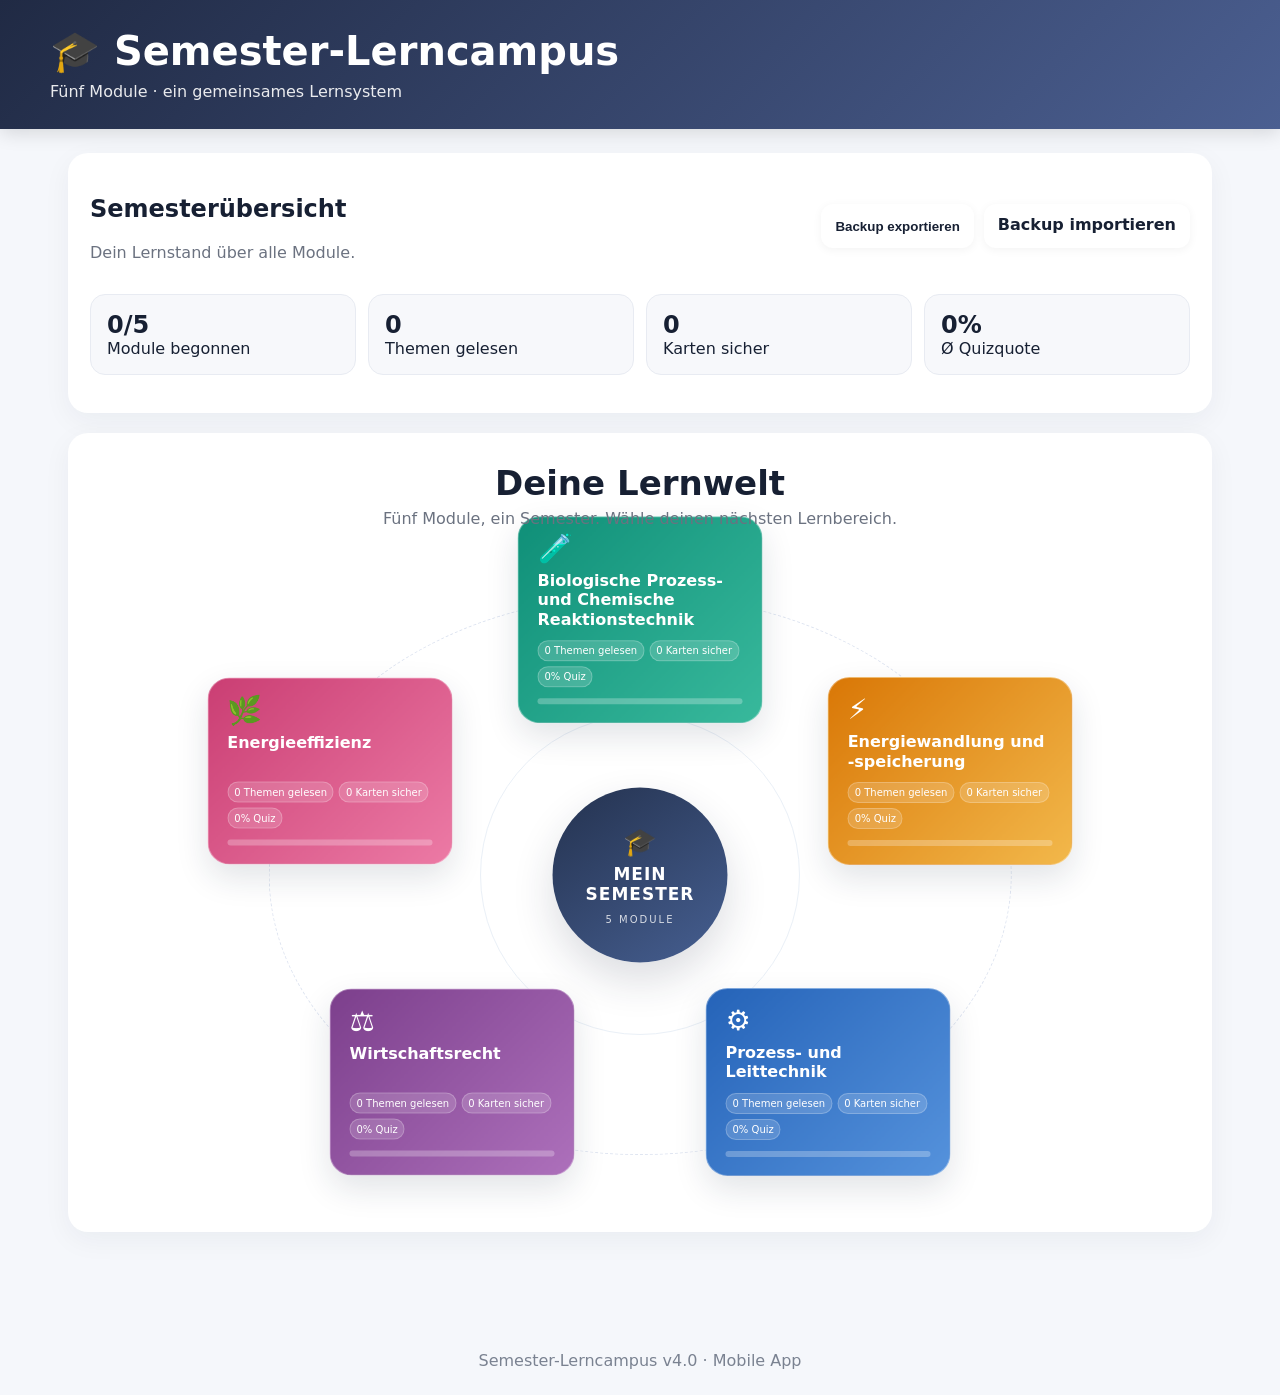
==== index.html @ ae41b468 "Add files via upload" ====
<!doctype html><html lang="de"><head><meta charset="utf-8"><meta name="viewport" content="width=device-width,initial-scale=1">
<title>Semester-Lerncampus</title><link rel="stylesheet" href="assets/css/campus.css"><meta name="theme-color" content="#15283e"><meta name="apple-mobile-web-app-capable" content="yes"><meta name="apple-mobile-web-app-title" content="Lerncampus"><link rel="apple-touch-icon" href="./assets/icons/icon-192.png"><link rel="manifest" href="./manifest.webmanifest"></head>
<body><header style="--a:#202a44;--b:#4b5f91"><div class="wrap"><h1>🎓 Semester-Lerncampus</h1><div class="sub">Fünf Module · ein gemeinsames Lernsystem</div></div></header>
<main><section class="hero"><div class="section-title"><div><h2>Semesterübersicht</h2><p class="muted">Dein Lernstand über alle Module.</p></div><div class="toolbar"><button class="btn" id="backupExport">Backup exportieren</button><label class="btn">Backup importieren<input id="backupImport" type="file" accept=".json" hidden></label></div></div><div id="semesterStats" class="stats"></div></section>
<section class="hero module-section"><div class="module-intro"><h2>Deine Lernwelt</h2><p class="muted">Fünf Module, ein Semester. Wähle deinen nächsten Lernbereich.</p></div>
<div class="module-orbit" aria-label="Deine fünf Module">
  <div class="orbit-ring orbit-ring-outer" aria-hidden="true"></div>
  <div class="orbit-ring orbit-ring-inner" aria-hidden="true"></div>
  <div class="orbit-center" aria-hidden="true"><span>🎓</span><strong>MEIN<br>SEMESTER</strong><small>5 MODULE</small></div>
  <div id="modules" class="orbit-modules"></div>
</div></section></main>
<footer>Semester-Lerncampus v4.0 · Mobile App</footer><script src="assets/js/campus.js"></script><script>if('serviceWorker' in navigator && (location.protocol==='https:' || location.hostname==='localhost')){window.addEventListener('load',()=>navigator.serviceWorker.register('./sw.js').catch(console.warn));}</script><script>function connectionStatus(){document.getElementById('connectionState').textContent=navigator.onLine?'🟢 Online':'🟠 Offline – lokale Lerninhalte verfügbar';}window.addEventListener('online',connectionStatus);window.addEventListener('offline',connectionStatus);connectionStatus();</script></body></html>
---- assets/css/campus.css ----
:root{--a:#2563b8;--b:#5592dc;--bg:#f5f7fb;--ink:#172033;--muted:#6b7280}
*{box-sizing:border-box} body{margin:0;font-family:Inter,system-ui,-apple-system,Segoe UI,Arial,sans-serif;background:var(--bg);color:var(--ink)}
header{background:linear-gradient(135deg,var(--a),var(--b));color:white;padding:28px 22px;box-shadow:0 4px 18px #0002}
.wrap{max-width:1180px;margin:auto}.topline{display:flex;justify-content:space-between;gap:16px;align-items:center}
h1{margin:0;font-size:clamp(24px,4vw,40px)} .sub{opacity:.9;margin-top:7px}.back{color:white;text-decoration:none;font-weight:700}
main{max-width:1180px;margin:24px auto;padding:0 18px 50px}.hero{background:white;border-radius:20px;padding:22px;box-shadow:0 8px 28px #1d29400d;margin-bottom:20px}
.grid{display:grid;grid-template-columns:repeat(auto-fit,minmax(245px,1fr));gap:18px}.module{display:block;text-decoration:none;color:white;border-radius:22px;padding:24px;min-height:190px;box-shadow:0 10px 30px #0002;transition:.18s transform,.18s box-shadow}
.module:hover{transform:translateY(-4px);box-shadow:0 16px 34px #0003}.module .icon{font-size:38px}.module h2{font-size:21px;margin:30px 0 8px}.module p{margin:0;opacity:.88}
.tabs{display:flex;gap:8px;overflow:auto;padding-bottom:8px;margin-bottom:18px}.tabs button,.btn{border:0;border-radius:12px;padding:11px 14px;font-weight:750;cursor:pointer;background:white;color:var(--ink);box-shadow:0 2px 10px #0000000d}
.tabs button.active,.btn.primary{background:var(--a);color:white}.panel{background:white;border-radius:18px;padding:20px;box-shadow:0 8px 26px #0000000c}.stats{display:grid;grid-template-columns:repeat(auto-fit,minmax(150px,1fr));gap:12px;margin:16px 0}
.stat{background:#f7f8fb;border:1px solid #e8ebf2;border-radius:15px;padding:16px}.stat b{font-size:24px;display:block}.muted{color:var(--muted)}
.item{border:1px solid #e5e7eb;border-radius:14px;padding:15px;margin:10px 0}.item h3{margin:0 0 6px}.empty{padding:30px;text-align:center;color:var(--muted);border:2px dashed #e1e5ec;border-radius:16px}
.progress{height:12px;background:#e8edf4;border-radius:99px;overflow:hidden}.progress>i{display:block;height:100%;background:linear-gradient(90deg,var(--a),var(--b))}
code{background:#eef1f6;padding:2px 6px;border-radius:6px} footer{text-align:center;color:#7a8291;padding:25px}

/* v2.1 foundation */
.toolbar{display:flex;gap:10px;flex-wrap:wrap;align-items:center}.toolbar .btn{display:inline-block;text-decoration:none}
.section-title{display:flex;align-items:center;justify-content:space-between;gap:12px}
.module-meta{display:flex;gap:8px;flex-wrap:wrap;margin-top:14px}.pill{background:#ffffff2a;border:1px solid #ffffff38;padding:6px 9px;border-radius:999px;font-size:13px}
.module .progress{margin-top:18px;background:#ffffff42}.module .progress>i{background:white}
.resume{display:flex;justify-content:space-between;align-items:center;gap:16px;padding:16px;border:1px solid #e6e9ef;border-radius:16px;background:#fafbfc;margin:16px 0}
.chapter{border:1px solid #e5e7eb;border-radius:16px;margin:12px 0;overflow:hidden}.chapter-head{padding:15px 16px;background:#f7f8fb;font-weight:800}.chapter-body{padding:4px 14px 12px}
.tag{display:inline-block;background:#eef2f7;color:#596273;padding:4px 8px;border-radius:999px;font-size:12px;margin:2px}
.backup-grid{display:grid;grid-template-columns:repeat(auto-fit,minmax(220px,1fr));gap:12px}.danger{background:#fff0f0!important;color:#a32020!important}
input[type=file]{max-width:100%}

/* v2.3 learning engine */
.filters{display:flex;gap:8px;flex-wrap:wrap;margin:14px 0}.filters input,.filters select{padding:10px 12px;border:1px solid #dfe3ea;border-radius:11px;background:white;font:inherit}
.flashcard{min-height:220px;display:flex;align-items:center;justify-content:center;text-align:center;padding:28px;border:2px solid #e5e7eb;border-radius:20px;cursor:pointer;background:linear-gradient(180deg,#fff,#fafbfc)}
.flashcard .answer{display:none}.flashcard.revealed .front{display:none}.flashcard.revealed .answer{display:block}
.rating{display:grid;grid-template-columns:repeat(4,1fr);gap:8px;margin-top:12px}.rating button{padding:12px 6px}
.badge{display:inline-block;padding:5px 9px;border-radius:999px;background:#eef2f7;font-size:12px;font-weight:700}.sessionbar{display:flex;justify-content:space-between;align-items:center;gap:10px;margin-bottom:12px}
.option{display:block;width:100%;text-align:left;margin:7px 0}.option.selected{outline:2px solid var(--a)}
.result-good{border-left:5px solid #2e8b57}.result-bad{border-left:5px solid #b33a3a}

/* v2.4 content editor */
.editor-grid{display:grid;grid-template-columns:220px 1fr;gap:16px}.editor-nav{display:flex;flex-direction:column;gap:8px}.editor-nav button{text-align:left}
.editor-form{display:grid;grid-template-columns:1fr 1fr;gap:10px}.editor-form .wide{grid-column:1/-1}.editor-form input,.editor-form textarea,.editor-form select{width:100%;box-sizing:border-box;padding:10px 12px;border:1px solid #dfe3ea;border-radius:10px;font:inherit}.editor-form textarea{min-height:100px;resize:vertical}
.edit-row{display:flex;justify-content:space-between;align-items:flex-start;gap:12px;border-bottom:1px solid #eceff3;padding:12px 0}.edit-actions{display:flex;gap:6px;flex-shrink:0}.small{font-size:12px}.source-badge{font-size:11px;padding:3px 7px;border-radius:999px;background:#eef2f7}
@media(max-width:720px){.editor-grid{grid-template-columns:1fr}.editor-form{grid-template-columns:1fr}.editor-form .wide{grid-column:auto}}

.vl-grid{display:grid;grid-template-columns:repeat(auto-fit,minmax(180px,1fr));gap:10px;margin:12px 0}.vl-card{border:1px solid #e5e8ee;border-radius:12px;padding:12px;background:#fff;cursor:pointer}.star{font-size:18px;background:none;border:0;cursor:pointer}.trash-item{display:flex;justify-content:space-between;gap:12px;align-items:center;border-bottom:1px solid #eee;padding:10px 0}.warning{padding:10px;border-radius:10px;background:#fff7df;margin:6px 0}.okbox{padding:10px;border-radius:10px;background:#edf8ef}

/* v3.0 consolidation */
.exam-config{display:grid;grid-template-columns:repeat(auto-fit,minmax(170px,1fr));gap:10px;margin:14px 0}
.exam-config label{display:flex;flex-direction:column;gap:5px}.exam-config input,.exam-config select{padding:9px;border:1px solid #dfe3ea;border-radius:9px}

/* v3.2 — orbit landing page, scoped to semester home only */
.module-section{overflow:hidden;padding:26px 26px 12px}
.module-intro{text-align:center;position:relative;z-index:2}
.module-intro h2{font-size:clamp(25px,3vw,34px);margin:4px 0 6px}
.module-intro p{margin:0}
.module-orbit{height:690px;max-width:940px;margin:2px auto 0;position:relative;isolation:isolate}
.orbit-ring{position:absolute;left:50%;top:50%;border:1.5px dashed #dfe5f1;border-radius:50%;transform:translate(-50%,-50%);pointer-events:none}
.orbit-ring-outer{width:min(79%,750px);height:560px}
.orbit-ring-inner{width:320px;height:320px;border-style:solid;border-color:#eaf0f7}
.orbit-center{position:absolute;top:50%;left:50%;transform:translate(-50%,-50%);width:175px;height:175px;display:flex;flex-direction:column;align-items:center;justify-content:center;text-align:center;border-radius:50%;background:linear-gradient(145deg,#24324f,#465f91);color:white;box-shadow:0 18px 42px #1d294028;z-index:1}
.orbit-center span{font-size:27px;margin-bottom:7px}.orbit-center strong{font-size:17px;line-height:1.16;letter-spacing:1px}.orbit-center small{font-size:10px;letter-spacing:2px;margin-top:9px;opacity:.8}
.orbit-modules{position:static}
.orbit-modules .module{position:absolute;width:245px;min-height:154px;padding:18px 19px;z-index:2;display:flex;flex-direction:column;justify-content:center;border:1px solid #ffffff55;box-shadow:0 13px 32px #18253d20;transition:transform .2s ease,box-shadow .2s ease}
.orbit-modules .module:nth-child(1){left:50%;top:13%;transform:translate(-50%,-50%)}
.orbit-modules .module:nth-child(2){left:83%;top:35%;transform:translate(-50%,-50%)}
.orbit-modules .module:nth-child(3){left:70%;top:80%;transform:translate(-50%,-50%)}
.orbit-modules .module:nth-child(4){left:30%;top:80%;transform:translate(-50%,-50%)}
.orbit-modules .module:nth-child(5){left:17%;top:35%;transform:translate(-50%,-50%)}
.orbit-modules .module:hover{transform:translate(-50%,-54%);box-shadow:0 19px 38px #18253d38}
.orbit-modules .module:focus-visible{outline:4px solid #172033;outline-offset:4px}
.orbit-modules .module .icon{font-size:28px;line-height:1}
.orbit-modules .module h2{font-size:16px;line-height:1.22;margin:8px 0;min-height:38px}
.orbit-modules .module-meta{margin-top:3px;gap:5px}
.orbit-modules .pill{font-size:10px;padding:4px 6px}
.orbit-modules .module .progress{height:6px;margin-top:11px}
@media(max-width:850px){
 .module-orbit{height:640px}
 .orbit-modules .module{width:215px;padding:15px}
 .orbit-modules .module:nth-child(2){left:82%}
 .orbit-modules .module:nth-child(5){left:18%}
 .orbit-center{width:145px;height:145px}
}
@media(max-width:670px){
 .module-section{padding:22px 16px}
 .module-orbit{height:auto;max-width:460px;margin:25px auto 12px}
 .orbit-ring,.orbit-center{display:none}
 .orbit-modules{display:grid;grid-template-columns:1fr;gap:13px}
 .orbit-modules .module,.orbit-modules .module:nth-child(n){position:static;transform:none;width:100%;min-height:135px}
 .orbit-modules .module:hover{transform:translateY(-3px)}
 .orbit-modules .module h2{min-height:0}
}
@media(prefers-reduced-motion:reduce){.orbit-modules .module{transition:none}}

/* v4: touch-friendly mobile app */
html{-webkit-text-size-adjust:100%;scroll-behavior:smooth}
button,a,input,select,textarea{touch-action:manipulation}
button,.btn,.back{min-height:44px}
@media(max-width:720px){
 body{overflow-x:hidden}
 .wrap,main{width:min(100% - 24px,1100px)}
 .hero,.panel{padding:16px}
 .topline,.section-title,.sessionbar{flex-wrap:wrap;gap:12px}
 .toolbar{flex-wrap:wrap}
 .tabs{display:flex;overflow-x:auto;flex-wrap:nowrap;scroll-snap-type:x proximity;-webkit-overflow-scrolling:touch;padding-bottom:9px}
 .tabs button{flex:0 0 auto;white-space:nowrap;scroll-snap-align:start;min-height:46px}
 .filters input,.filters select{width:100%;min-width:0;font-size:16px}
 .filters{display:grid;grid-template-columns:1fr 1fr}
 .filters input{grid-column:1/-1}
 .rating{grid-template-columns:repeat(2,minmax(0,1fr))}
 .edit-row,.trash-item{flex-wrap:wrap}
 .edit-actions{flex-wrap:wrap}
 .stats{grid-template-columns:repeat(2,minmax(0,1fr))}
 .orbit-modules .module{box-sizing:border-box}
}
@media(max-width:380px){.filters,.stats{grid-template-columns:1fr}}

/* Einheitliches EWS-Portal */
.ews-home{max-width:1120px;margin:0 auto;padding:0 20px}.ews-hero{margin:28px 0 38px;padding:45px 48px;border-radius:24px;background:linear-gradient(115deg,#163047,#1b4d56 72%,#216b68);color:#f3fcfb;box-shadow:0 15px 38px #091b2933}.ews-eyebrow{font-size:11px;font-weight:800;letter-spacing:.15em;text-transform:uppercase;color:#66d4bd}.ews-hero h2{font-size:clamp(30px,4vw,48px);margin:8px 0 10px;line-height:1.1;color:white}.ews-hero p{max-width:570px;color:#d0e6e7;margin:0 0 26px}.ews-hero-actions{display:flex;flex-wrap:wrap;gap:10px}.ews-hero-actions a{border-radius:10px;padding:12px 18px;font-weight:750;text-decoration:none}.ews-primary{background:#8ce2cc;color:#102e33!important}.ews-secondary{border:1px solid #9cc6c7;color:#f4fcfa!important}.ews-hero-actions span{padding-left:14px}.ews-section-head{display:flex;justify-content:space-between;align-items:end;gap:16px;margin:28px 0 17px}.ews-section-head h2{font-size:24px;margin:4px 0 0}.ews-section-head>span{font-size:13px;opacity:.6}.ews-grid{display:grid;grid-template-columns:repeat(3,minmax(0,1fr));gap:14px}.ews-tile{min-height:214px;display:flex;flex-direction:column;align-items:flex-start;padding:22px;border-radius:17px;border:1px solid #4b6976;background:#193448;text-decoration:none!important;color:#e9f7f7!important;transition:transform .18s,border-color .18s,box-shadow .18s}.ews-tile:hover{transform:translateY(-3px);border-color:#71d2c2;box-shadow:0 9px 20px #0003}.ews-tile-icon{display:flex;align-items:center;justify-content:center;width:41px;height:41px;border-radius:12px;background:#27565b;color:#9debd8;font-size:24px;margin-bottom:14px}.ews-tile-tag{font-size:10px;font-weight:800;letter-spacing:.14em;color:#85d8c8}.ews-tile strong{font-size:18px;margin:5px 0 7px}.ews-tile>span:nth-last-child(2){font-size:13px;line-height:1.55;color:#b9cdd6}.ews-tile-arrow{font-size:12px;color:#9ee9d7;margin-top:auto;padding-top:15px;font-weight:700}.ews-material-title{margin-top:45px}.ews-materials{display:grid;grid-template-columns:repeat(2,minmax(0,1fr));gap:10px}.ews-materials a{display:flex;flex-direction:column;gap:3px;padding:17px 19px;border-radius:12px;background:#193448;border:1px solid #476473;color:#eaf9f6;text-decoration:none;font-weight:700}.ews-materials a span{font-weight:400;color:#b3d1d3;font-size:13px}.ews-source{border:1px solid #476473;border-radius:12px;padding:16px 20px;margin-top:12px;background:#193448}.ews-source summary{cursor:pointer;font-weight:700}.ews-source-links{display:flex;flex-wrap:wrap;gap:10px;margin-top:15px}.ews-source-links a{border:1px solid #517a80;border-radius:8px;padding:8px 10px;font-size:13px}.ews-learning-title{margin-top:45px}@media(max-width:800px){.ews-grid{grid-template-columns:repeat(2,minmax(0,1fr))}.ews-hero{padding:30px 24px}}@media(max-width:520px){.ews-grid,.ews-materials{grid-template-columns:1fr}.ews-hero{margin-top:14px}.ews-tile{min-height:170px}.ews-section-head>span{display:none}}

.private-source-note{display:inline-block;padding:.45rem .7rem;border:1px dashed #8a9cac;border-radius:.6rem;opacity:.83;margin:.2rem 0}.private-source-note small{font-size:.78em;opacity:.75}
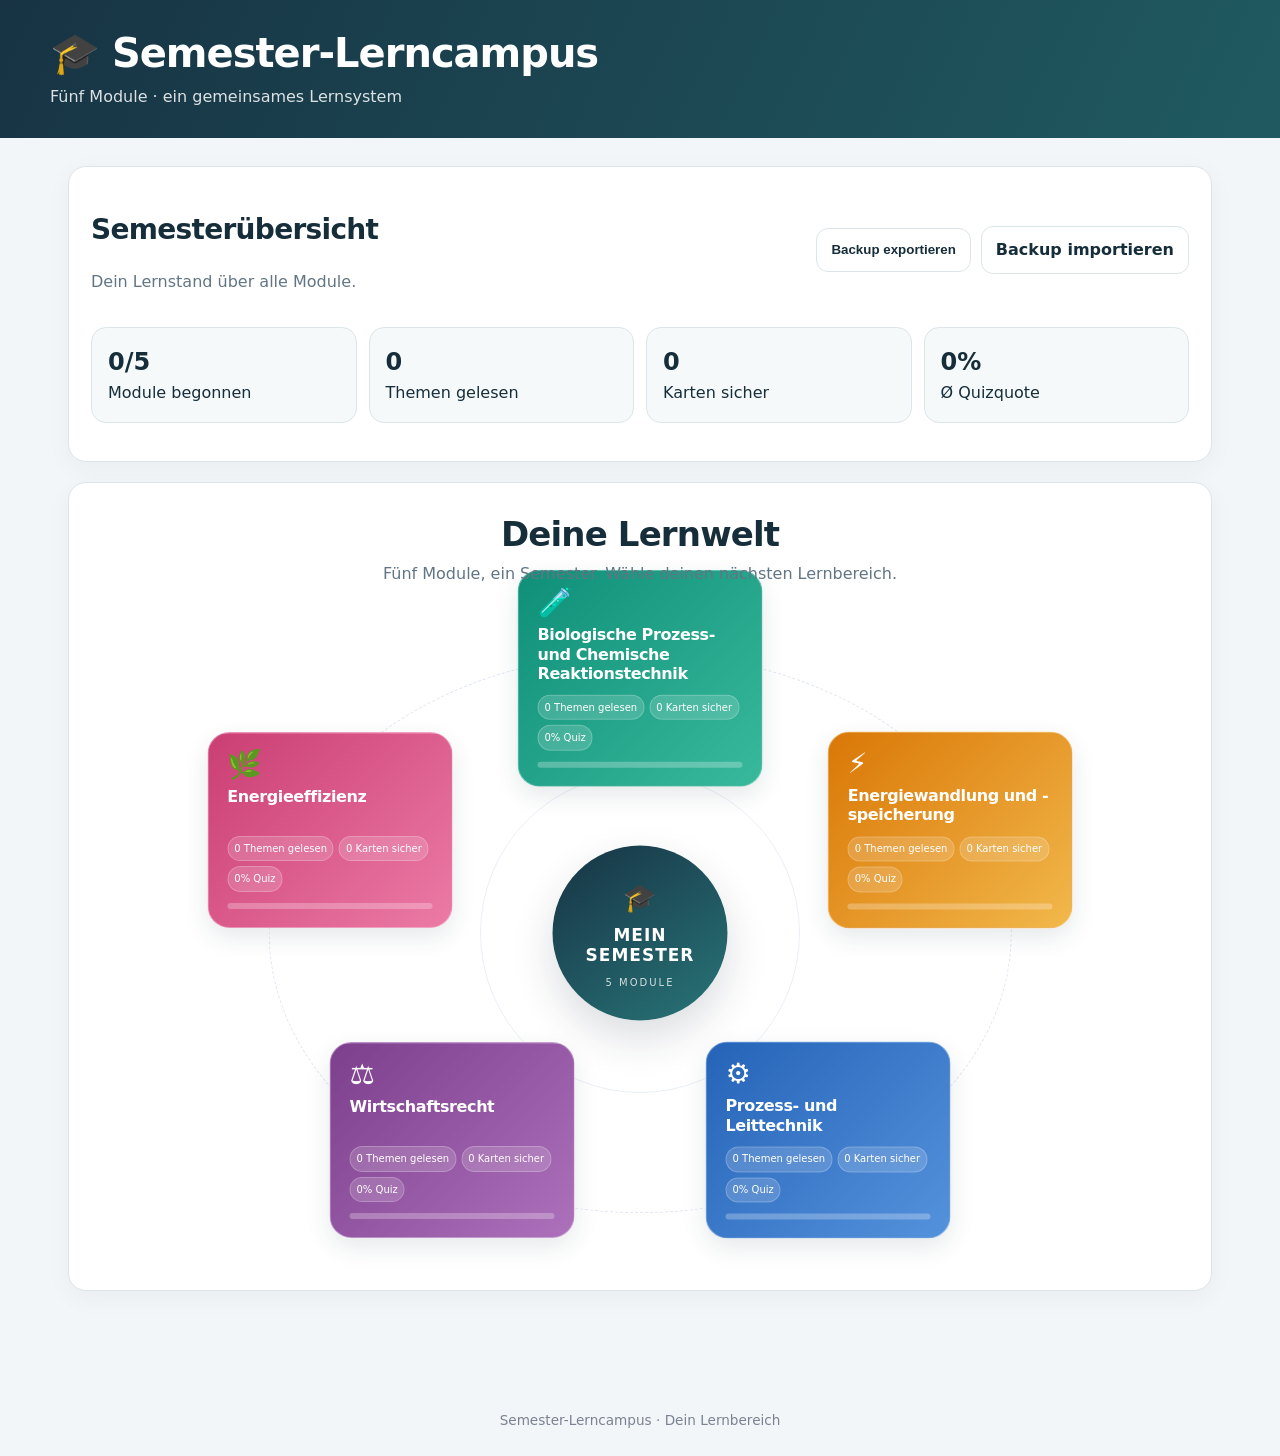
==== commit eb204033: "Design: konsistente Oberfläche und Typografie" ====
--- a/index.html
+++ b/index.html
@@ -1,5 +1,5 @@
 <!doctype html><html lang="de"><head><meta charset="utf-8"><meta name="viewport" content="width=device-width,initial-scale=1">
-<title>Semester-Lerncampus</title><link rel="stylesheet" href="assets/css/campus.css"><meta name="theme-color" content="#15283e"><meta name="apple-mobile-web-app-capable" content="yes"><meta name="apple-mobile-web-app-title" content="Lerncampus"><link rel="apple-touch-icon" href="./assets/icons/icon-192.png"><link rel="manifest" href="./manifest.webmanifest"></head>
+<title>Semester-Lerncampus</title><link rel="stylesheet" href="assets/css/campus.css"><meta name="theme-color" content="#15283e"><meta name="apple-mobile-web-app-capable" content="yes"><meta name="apple-mobile-web-app-title" content="Lerncampus"><link rel="apple-touch-icon" href="./assets/icons/icon-192.png"><link rel="manifest" href="./manifest.webmanifest"><link rel="stylesheet" href="assets/css/design-system.css"></head>
 <body><header style="--a:#202a44;--b:#4b5f91"><div class="wrap"><h1>🎓 Semester-Lerncampus</h1><div class="sub">Fünf Module · ein gemeinsames Lernsystem</div></div></header>
 <main><section class="hero"><div class="section-title"><div><h2>Semesterübersicht</h2><p class="muted">Dein Lernstand über alle Module.</p></div><div class="toolbar"><button class="btn" id="backupExport">Backup exportieren</button><label class="btn">Backup importieren<input id="backupImport" type="file" accept=".json" hidden></label></div></div><div id="semesterStats" class="stats"></div></section>
 <section class="hero module-section"><div class="module-intro"><h2>Deine Lernwelt</h2><p class="muted">Fünf Module, ein Semester. Wähle deinen nächsten Lernbereich.</p></div>
@@ -9,4 +9,4 @@
   <div class="orbit-center" aria-hidden="true"><span>🎓</span><strong>MEIN<br>SEMESTER</strong><small>5 MODULE</small></div>
   <div id="modules" class="orbit-modules"></div>
 </div></section></main>
-<footer>Semester-Lerncampus v4.0 · Mobile App</footer><script src="assets/js/campus.js"></script><script>if('serviceWorker' in navigator && (location.protocol==='https:' || location.hostname==='localhost')){window.addEventListener('load',()=>navigator.serviceWorker.register('./sw.js').catch(console.warn));}</script><script>function connectionStatus(){document.getElementById('connectionState').textContent=navigator.onLine?'🟢 Online':'🟠 Offline – lokale Lerninhalte verfügbar';}window.addEventListener('online',connectionStatus);window.addEventListener('offline',connectionStatus);connectionStatus();</script></body></html>+<footer>Semester-Lerncampus · Dein Lernbereich</footer><script src="assets/js/campus.js"></script><script>if('serviceWorker' in navigator && (location.protocol==='https:' || location.hostname==='localhost')){window.addEventListener('load',()=>navigator.serviceWorker.register('./sw.js').catch(console.warn));}</script></body></html>
--- a/assets/css/design-system.css
+++ b/assets/css/design-system.css
@@ -0,0 +1,62 @@
+/* Semester-Lerncampus: einheitliche, ruhige Oberfläche */
+:root{--a:#176c72;--b:#237f83;--bg:#f3f6f8;--ink:#162d3a;--muted:#627584;--line:#dce5e9;--card:#fff;--radius:18px}
+body{background:var(--bg);color:var(--ink);line-height:1.55}
+header{background:linear-gradient(115deg,#173344,#205a60);box-shadow:none}
+header .sub{opacity:.85}
+main{margin-top:28px}
+.hero,.panel{border:1px solid var(--line);box-shadow:0 7px 25px #1733440b;border-radius:var(--radius)}
+h1,h2,h3{letter-spacing:-.025em;line-height:1.25}
+h2{font-size:clamp(1.3rem,2.3vw,1.75rem)}
+a{color:#126e74}a:hover{text-decoration-thickness:2px}
+a:focus-visible,button:focus-visible,input:focus-visible,select:focus-visible,textarea:focus-visible,summary:focus-visible{outline:3px solid #43b7a5;outline-offset:3px}
+.btn,.tabs button{box-shadow:none;border:1px solid var(--line);transition:background .15s,border-color .15s,transform .15s}
+.btn:hover,.tabs button:hover{border-color:#76b9b6;background:#eef8f6}
+.btn.primary,.tabs button.active{border-color:#176c72;background:#176c72;color:#fff}
+.btn.primary:hover,.tabs button.active:hover{background:#12565b;color:#fff}
+.item,.stat,.chapter,.resume{border-color:var(--line);box-shadow:none}
+.stat,.chapter-head{background:#f6f9fa}
+.progress{background:#dce9ea}.progress>i{background:#1e857e}
+input,select,textarea{font:inherit;accent-color:#197f79}
+input:not([type=checkbox]):not([type=radio]):not([type=file]),select,textarea{max-width:100%;border-radius:10px}
+.ews-hero{background:linear-gradient(115deg,#173344,#205a60);box-shadow:none}
+.ews-tile{transition:transform .16s,box-shadow .16s,border-color .16s}
+.ews-tile:hover{transform:translateY(-2px)}
+.ews-section-head{gap:12px}
+.orbit-center{background:linear-gradient(145deg,#173344,#287578)}
+.orbit-modules .module{box-shadow:0 9px 25px #1733441c}
+footer{font-size:.85rem}
+/* Eigenständige EWS-Werkzeuge: dieselbe Gestaltung wie im Hauptcampus */
+body.campus-tool{font-family:Inter,system-ui,-apple-system,Segoe UI,Arial,sans-serif!important;background:#f3f6f8!important;color:#162d3a!important}
+body.campus-tool main{max-width:1100px;margin:0 auto;padding:26px 20px 64px}
+body.campus-tool>header{background:linear-gradient(115deg,#173344,#205a60)!important;color:white!important;padding:22px max(20px,calc((100vw - 1100px)/2))!important}
+body.campus-tool>header a{color:#b9eee5!important}
+body.campus-tool>header h1{color:white!important}
+body.campus-tool>header p{color:#d8e9e8!important}
+body.campus-tool main>a:first-child{display:inline-block;margin-bottom:14px}
+body.campus-tool h1{color:#173344!important;letter-spacing:-.03em}
+body.campus-tool h2{color:#185e65!important;letter-spacing:-.025em}
+body.campus-tool h3{color:#173344!important}
+body.campus-tool p,body.campus-tool li{line-height:1.65}
+body.campus-tool a{color:#136e75!important}
+body.campus-tool .card,body.campus-tool .panel48,body.campus-tool .panel,body.campus-tool .stat,body.campus-tool .box,body.campus-tool .tile{background:#fff!important;color:#162d3a!important;border:1px solid #dce5e9!important;border-radius:17px!important;box-shadow:0 5px 20px #1733440b!important}
+body.campus-tool .card,body.campus-tool .panel48{padding:clamp(16px,2.4vw,24px)!important}
+body.campus-tool .stat{background:#f6f9fa!important}
+body.campus-tool .small,body.campus-tool .muted{color:#607585!important}
+body.campus-tool .answer{background:#eef7f5!important;color:#1b4246!important;border-radius:12px!important;border-left:3px solid #198479!important}
+body.campus-tool .tab,body.campus-tool .btn,body.campus-tool .btn48,body.campus-tool button:not(.star){background:#176c72!important;color:white!important;border:1px solid #176c72!important;border-radius:10px!important;min-height:42px;box-shadow:none!important;font-weight:650}
+body.campus-tool .tab:not(.active),body.campus-tool .btn48.secondary{background:#fff!important;color:#1c5961!important;border-color:#b9d3d4!important}
+body.campus-tool button:hover{filter:brightness(.94)}
+body.campus-tool .tab.active{background:#176c72!important;color:white!important}
+body.campus-tool input,body.campus-tool select,body.campus-tool textarea{background:#fff!important;color:#162d3a!important;border:1px solid #b8cbd0!important;border-radius:10px!important}
+body.campus-tool input:focus,body.campus-tool select:focus,body.campus-tool textarea:focus{outline:3px solid #9ce0d6!important;outline-offset:1px}
+body.campus-tool summary{color:#176c72!important}
+body.campus-tool details{border-color:#dce5e9!important}
+body.campus-tool table{background:white;color:#162d3a}
+body.campus-tool td,body.campus-tool th{border-color:#dce5e9!important}
+body.campus-tool .chip{background:#e5f2f0!important;color:#1b5f62!important}
+body.campus-tool .bar{background:#dce9ea!important}
+body.campus-tool .bar>div{background:#1b8a80!important}
+body.campus-tool .warning{color:#975500!important}
+body.campus-tool footer{color:#627584!important}
+@media(max-width:720px){body.campus-tool main{padding:18px 14px 40px}body.campus-tool>header{padding:18px 16px!important}body.campus-tool .card,body.campus-tool .panel48{padding:16px!important}body.campus-tool nav{overflow-x:auto}body.campus-tool table{display:block;overflow-x:auto}body.campus-tool .grid48{grid-template-columns:repeat(auto-fit,minmax(150px,1fr))}}
+@media(prefers-reduced-motion:reduce){.ews-tile,.btn,.tabs button{transition:none}}
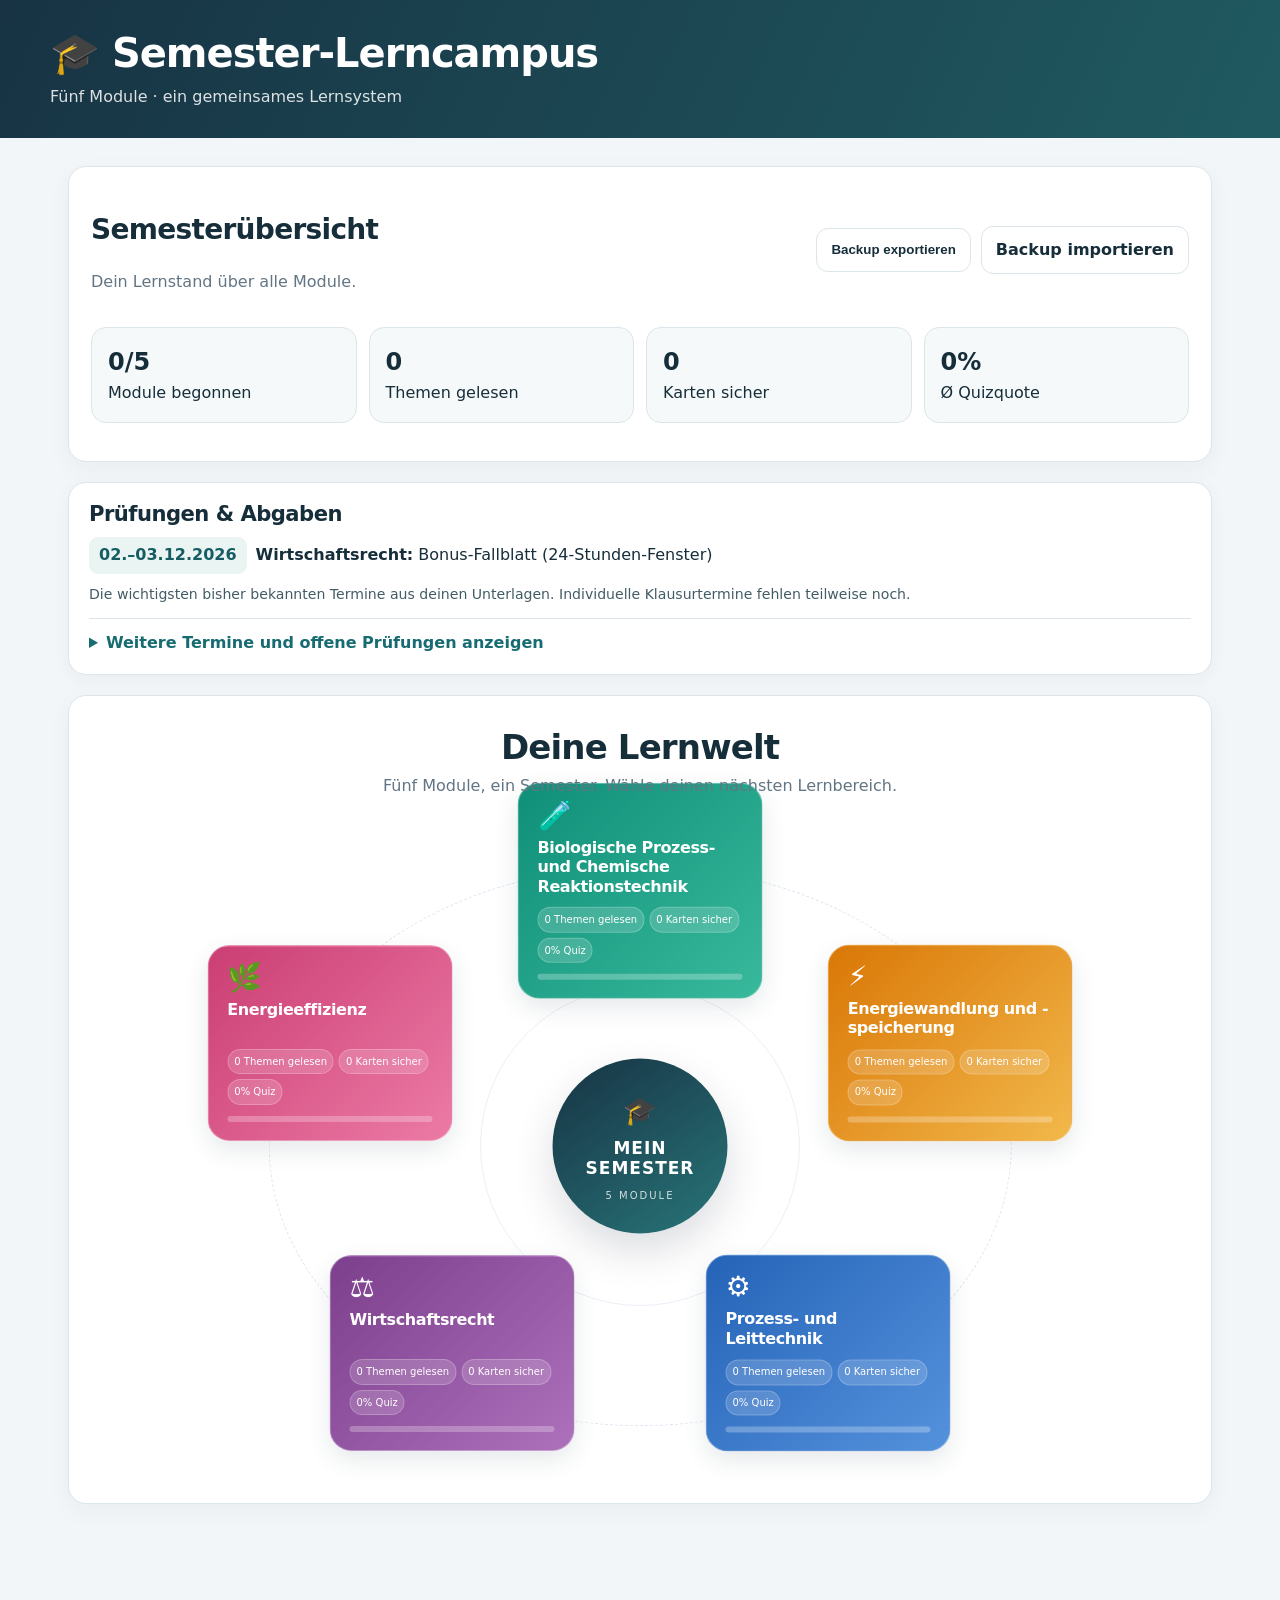
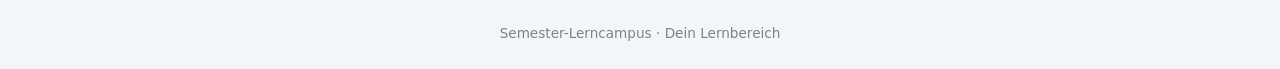
==== commit f251e3f3: "Semesterstart: bekannte Prüfungsfristen und noch offene Termine zusammenführen" ====
--- a/index.html
+++ b/index.html
@@ -1,7 +1,27 @@
 <!doctype html><html lang="de"><head><meta charset="utf-8"><meta name="viewport" content="width=device-width,initial-scale=1">
-<title>Semester-Lerncampus</title><link rel="stylesheet" href="assets/css/campus.css"><meta name="theme-color" content="#15283e"><meta name="apple-mobile-web-app-capable" content="yes"><meta name="apple-mobile-web-app-title" content="Lerncampus"><link rel="apple-touch-icon" href="./assets/icons/icon-192.png"><link rel="manifest" href="./manifest.webmanifest"><link rel="stylesheet" href="assets/css/design-system.css"></head>
+<title>Semester-Lerncampus</title><link rel="stylesheet" href="assets/css/campus.css"><meta name="theme-color" content="#15283e"><meta name="apple-mobile-web-app-capable" content="yes"><meta name="apple-mobile-web-app-title" content="Lerncampus"><link rel="apple-touch-icon" href="./assets/icons/icon-192.png"><link rel="manifest" href="./manifest.webmanifest"><link rel="stylesheet" href="assets/css/design-system.css"><style>
+.semester-fristen{border:1px solid #dce5e9;background:white;border-radius:18px;padding:18px 20px;margin-bottom:20px;box-shadow:0 5px 18px #1733440b}
+.semester-fristen h2{font-size:1.32rem;margin:0 0 8px}
+.semester-fristen p{margin:6px 0;color:#425c65}
+.semester-fristen .next{display:flex;flex-wrap:wrap;gap:9px;align-items:center;margin:10px 0}
+.semester-fristen .date{font-weight:750;color:#155d63;border-radius:9px;background:#eaf5f3;padding:6px 10px}
+.semester-fristen details{margin-top:12px;padding:12px 0 0;border-top:1px solid #dce5e9}
+.semester-fristen summary{cursor:pointer;font-weight:700;color:#176c72}
+.semester-fristen table{width:100%;border-collapse:collapse;margin-top:12px}
+.semester-fristen td{padding:9px 6px;border-bottom:1px solid #e3e9ed;vertical-align:top}
+.semester-fristen tr:last-child td{border-bottom:none}
+.semester-fristen td:first-child{white-space:nowrap;font-weight:700;width:145px}
+.semester-fristen .muted{font-size:.88rem}
+@media(max-width:640px){.semester-fristen{padding:16px}.semester-fristen td:first-child{white-space:normal;width:95px}}
+</style></head>
 <body><header style="--a:#202a44;--b:#4b5f91"><div class="wrap"><h1>🎓 Semester-Lerncampus</h1><div class="sub">Fünf Module · ein gemeinsames Lernsystem</div></div></header>
 <main><section class="hero"><div class="section-title"><div><h2>Semesterübersicht</h2><p class="muted">Dein Lernstand über alle Module.</p></div><div class="toolbar"><button class="btn" id="backupExport">Backup exportieren</button><label class="btn">Backup importieren<input id="backupImport" type="file" accept=".json" hidden></label></div></div><div id="semesterStats" class="stats"></div></section>
+<section class="semester-fristen" aria-label="Prüfungsfristen"><h2>Prüfungen &amp; Abgaben</h2><div class="next"><span class="date">02.–03.12.2026</span><span><strong>Wirtschaftsrecht:</strong> Bonus-Fallblatt (24-Stunden-Fenster)</span></div><p class="muted">Die wichtigsten bisher bekannten Termine aus deinen Unterlagen. Individuelle Klausurtermine fehlen teilweise noch.</p><details><summary>Weitere Termine und offene Prüfungen anzeigen</summary><table><tbody>
+<tr><td>11.01.2027</td><td><strong>Bio &amp; Chemie:</strong> Abgabe Machbarkeitsstudie</td></tr>
+<tr><td>18.01.2027</td><td><strong>Bio &amp; Chemie:</strong> Präsentation und Kolloquium</td></tr>
+<tr><td>31.01.2027</td><td><strong>Energieeffizienz:</strong> Anmeldeschluss zur schriftlichen Ausarbeitung laut Syllabus</td></tr>
+<tr><td>15.02.2027</td><td><strong>Energieeffizienz:</strong> Hausenergieanalyse als PDF, bis 23:59 Uhr</td></tr>
+</tbody></table><p class="muted"><strong>Datum noch offen:</strong> EWS (mündlich, 30 Minuten), Energieeffizienz (Klausur, 90 Minuten), Prozess- und Leittechnik (Klausur, 120 Minuten) und Wirtschaftsrecht (Klausur, 90 Minuten). Praktikumstermine bitte mit der eigenen Gruppe abgleichen.</p></details></section>
 <section class="hero module-section"><div class="module-intro"><h2>Deine Lernwelt</h2><p class="muted">Fünf Module, ein Semester. Wähle deinen nächsten Lernbereich.</p></div>
 <div class="module-orbit" aria-label="Deine fünf Module">
   <div class="orbit-ring orbit-ring-outer" aria-hidden="true"></div>
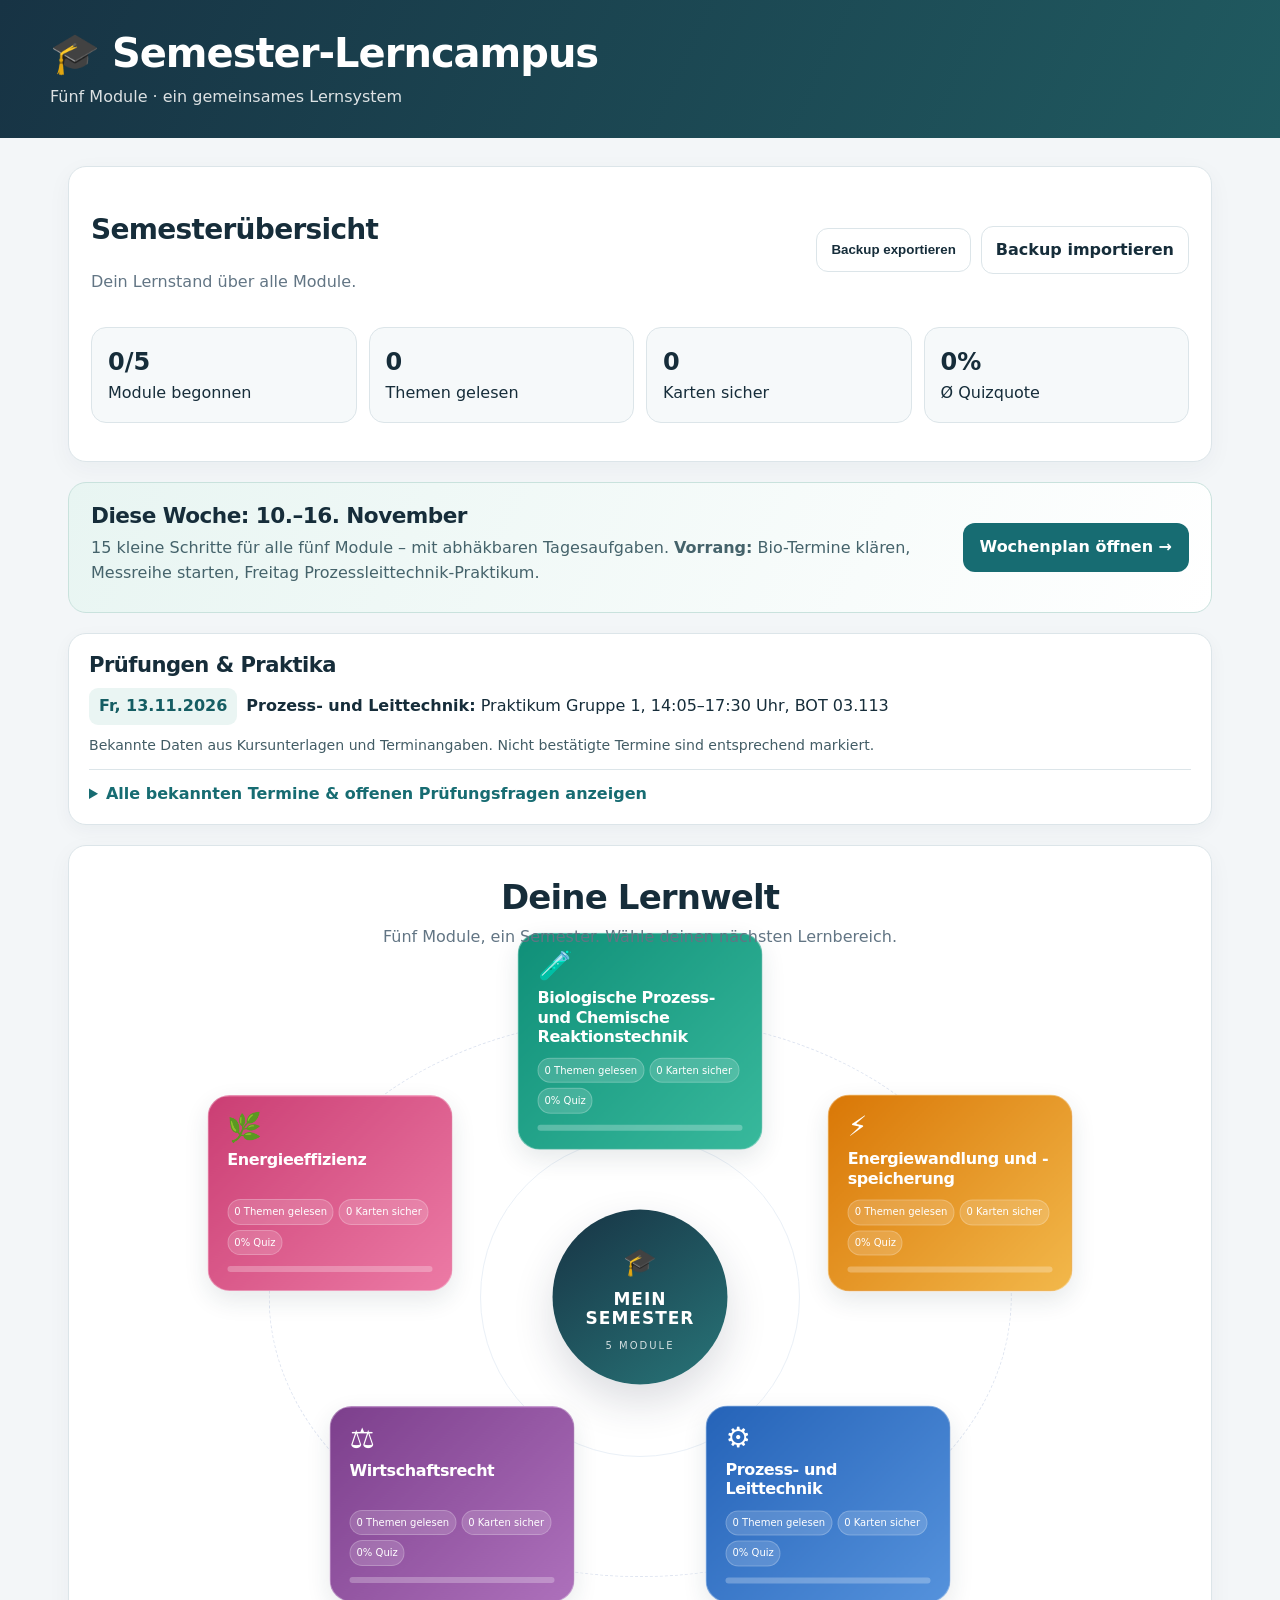
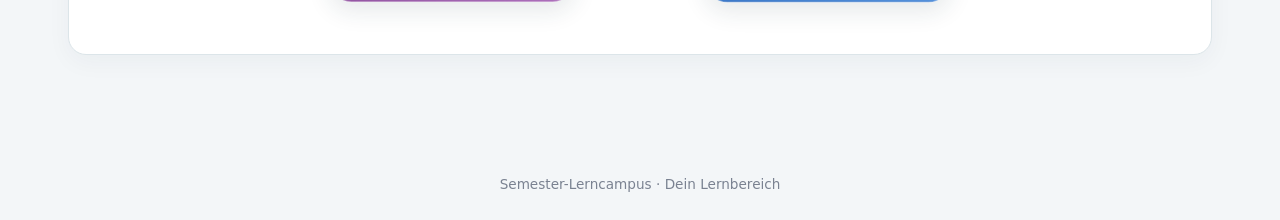
==== commit 2980a618: "Semesterstart: Wochenplan und aktualisierte Prüfungs-/Praktikumstermine" ====
--- a/index.html
+++ b/index.html
@@ -13,15 +13,38 @@
 .semester-fristen td:first-child{white-space:nowrap;font-weight:700;width:145px}
 .semester-fristen .muted{font-size:.88rem}
 @media(max-width:640px){.semester-fristen{padding:16px}.semester-fristen td:first-child{white-space:normal;width:95px}}
+
+.wochen-teaser{border:1px solid #c9e2dd;background:linear-gradient(115deg,#e8f5f2,#fff);border-radius:18px;padding:20px 22px;margin-bottom:20px;display:flex;justify-content:space-between;gap:22px;align-items:center}
+.wochen-teaser h2{font-size:1.35rem;margin:0 0 5px}
+.wochen-teaser p{color:#45636b;margin:6px 0}
+.wochen-teaser a{border-radius:12px;background:#176c72;color:white;padding:12px 17px;text-decoration:none;font-weight:800;white-space:nowrap}
+.wochen-teaser a:hover{background:#12565b}
+@media(max-width:670px){.wochen-teaser{display:block}.wochen-teaser a{display:inline-block;margin-top:8px;white-space:normal}}
 </style></head>
 <body><header style="--a:#202a44;--b:#4b5f91"><div class="wrap"><h1>🎓 Semester-Lerncampus</h1><div class="sub">Fünf Module · ein gemeinsames Lernsystem</div></div></header>
 <main><section class="hero"><div class="section-title"><div><h2>Semesterübersicht</h2><p class="muted">Dein Lernstand über alle Module.</p></div><div class="toolbar"><button class="btn" id="backupExport">Backup exportieren</button><label class="btn">Backup importieren<input id="backupImport" type="file" accept=".json" hidden></label></div></div><div id="semesterStats" class="stats"></div></section>
-<section class="semester-fristen" aria-label="Prüfungsfristen"><h2>Prüfungen &amp; Abgaben</h2><div class="next"><span class="date">02.–03.12.2026</span><span><strong>Wirtschaftsrecht:</strong> Bonus-Fallblatt (24-Stunden-Fenster)</span></div><p class="muted">Die wichtigsten bisher bekannten Termine aus deinen Unterlagen. Individuelle Klausurtermine fehlen teilweise noch.</p><details><summary>Weitere Termine und offene Prüfungen anzeigen</summary><table><tbody>
-<tr><td>11.01.2027</td><td><strong>Bio &amp; Chemie:</strong> Abgabe Machbarkeitsstudie</td></tr>
-<tr><td>18.01.2027</td><td><strong>Bio &amp; Chemie:</strong> Präsentation und Kolloquium</td></tr>
-<tr><td>31.01.2027</td><td><strong>Energieeffizienz:</strong> Anmeldeschluss zur schriftlichen Ausarbeitung laut Syllabus</td></tr>
-<tr><td>15.02.2027</td><td><strong>Energieeffizienz:</strong> Hausenergieanalyse als PDF, bis 23:59 Uhr</td></tr>
-</tbody></table><p class="muted"><strong>Datum noch offen:</strong> EWS (mündlich, 30 Minuten), Energieeffizienz (Klausur, 90 Minuten), Prozess- und Leittechnik (Klausur, 120 Minuten) und Wirtschaftsrecht (Klausur, 90 Minuten). Praktikumstermine bitte mit der eigenen Gruppe abgleichen.</p></details></section>
+<section class="wochen-teaser"><div><h2>Diese Woche: 10.–16. November</h2><p>15 kleine Schritte für alle fünf Module – mit abhäkbaren Tagesaufgaben. <strong>Vorrang:</strong> Bio-Termine klären, Messreihe starten, Freitag Prozessleittechnik-Praktikum.</p></div><a href="wochenplan.html">Wochenplan öffnen →</a></section>
+<section class="semester-fristen" aria-label="Prüfungsfristen"><h2>Prüfungen &amp; Praktika</h2>
+<div class="next"><span class="date">Fr, 13.11.2026</span><span><strong>Prozess- und Leittechnik:</strong> Praktikum Gruppe 1, 14:05–17:30 Uhr, BOT 03.113</span></div>
+<p class="muted">Bekannte Daten aus Kursunterlagen und Terminangaben. Nicht bestätigte Termine sind entsprechend markiert.</p>
+<details><summary>Alle bekannten Termine &amp; offenen Prüfungsfragen anzeigen</summary><table><tbody>
+<tr><td>17.11.2026</td><td><strong>Bio und Chemie:</strong> Praktikum vorgesehen; Überschneidung mit Vorlesung, Verschiebung noch zu klären</td></tr>
+<tr><td>02.–03.12.2026</td><td><strong>Wirtschaftsrecht:</strong> Bonus-Fallblatt, 02.12. ab 14:00 bis 03.12. 14:00 Uhr. Möglichst am 02.12. erledigen</td></tr>
+<tr><td>03.12.2026</td><td><strong>Energieeffizienz:</strong> Hydraulikpraktikum 13–15 Uhr; Wärmepumpenpraktikum 15–17 Uhr</td></tr>
+<tr><td>04.12.2026</td><td><strong>Prozess- und Leittechnik:</strong> Praktikum Gruppe 1, 14:05–17:30 Uhr, BOT 03.113</td></tr>
+<tr><td>15.12.2026</td><td><strong>Bio und Chemie:</strong> Praktikum vorgesehen; Überschneidung mit Vorlesung, Verschiebung noch zu klären</td></tr>
+<tr><td>18.12.2026</td><td><strong>Prozess- und Leittechnik:</strong> Praktikum Gruppe 1, 14:05–17:30 Uhr, BOT 03.113</td></tr>
+<tr><td>21.12.2026</td><td><strong>Bio und Chemie:</strong> Exkursion Asdonkshof, 09:30 Uhr; Teilnahmevorgaben im Kurs klären</td></tr>
+<tr><td>11.01.2027</td><td><strong>Bio und Chemie:</strong> Abgabe Machbarkeitsstudie</td></tr>
+<tr><td>15.01.2027</td><td><strong>Prozess- und Leittechnik:</strong> Praktikum Gruppe 1, 14:05–17:30 Uhr, BOT 03.113</td></tr>
+<tr><td>18.01.2027</td><td><strong>Bio und Chemie:</strong> Präsentation/Kolloquium, Uhrzeit offen</td></tr>
+<tr><td>Ende Jan. / März</td><td><strong>EWS:</strong> 30-minütige mündliche Prüfung – Entscheidung über den Prüfungsblock noch offen; Praktikum bereits abgeschlossen</td></tr>
+<tr><td>25.–29.01.2027</td><td><strong>Energieeffizienz:</strong> Klausur in dieser Woche, genauer Tag offen</td></tr>
+<tr><td>31.01.2027</td><td><strong>Energieeffizienz:</strong> Anmeldeschluss zur schriftlichen Ausarbeitung laut Syllabus; verbindliche Portalfrist prüfen</td></tr>
+<tr><td>15.02.2027</td><td><strong>Energieeffizienz:</strong> Abgabe häusliche Energieanalyse als PDF, 23:59 Uhr</td></tr>
+<tr><td>15.–19.03.2027</td><td><strong>Prozess- und Leittechnik und Wirtschaftsrecht:</strong> jeweils eine Klausur, genaue Prüfungstage noch offen</td></tr>
+</tbody></table>
+<p class="muted">Prozessleittechnik-Gruppe 1: Die Termine am 09.10. und 30.10. wurden bereits erfolgreich absolviert, weitere Abgaben sind nicht vorgesehen. Wirtschaftsrecht: drei Moodle-Bonustests wurden absolviert, Bestehen derzeit unbestätigt. Bio/Chemie: Praktikumsprotokolle und Ersatztermine sind offen.</p></details></section>
 <section class="hero module-section"><div class="module-intro"><h2>Deine Lernwelt</h2><p class="muted">Fünf Module, ein Semester. Wähle deinen nächsten Lernbereich.</p></div>
 <div class="module-orbit" aria-label="Deine fünf Module">
   <div class="orbit-ring orbit-ring-outer" aria-hidden="true"></div>
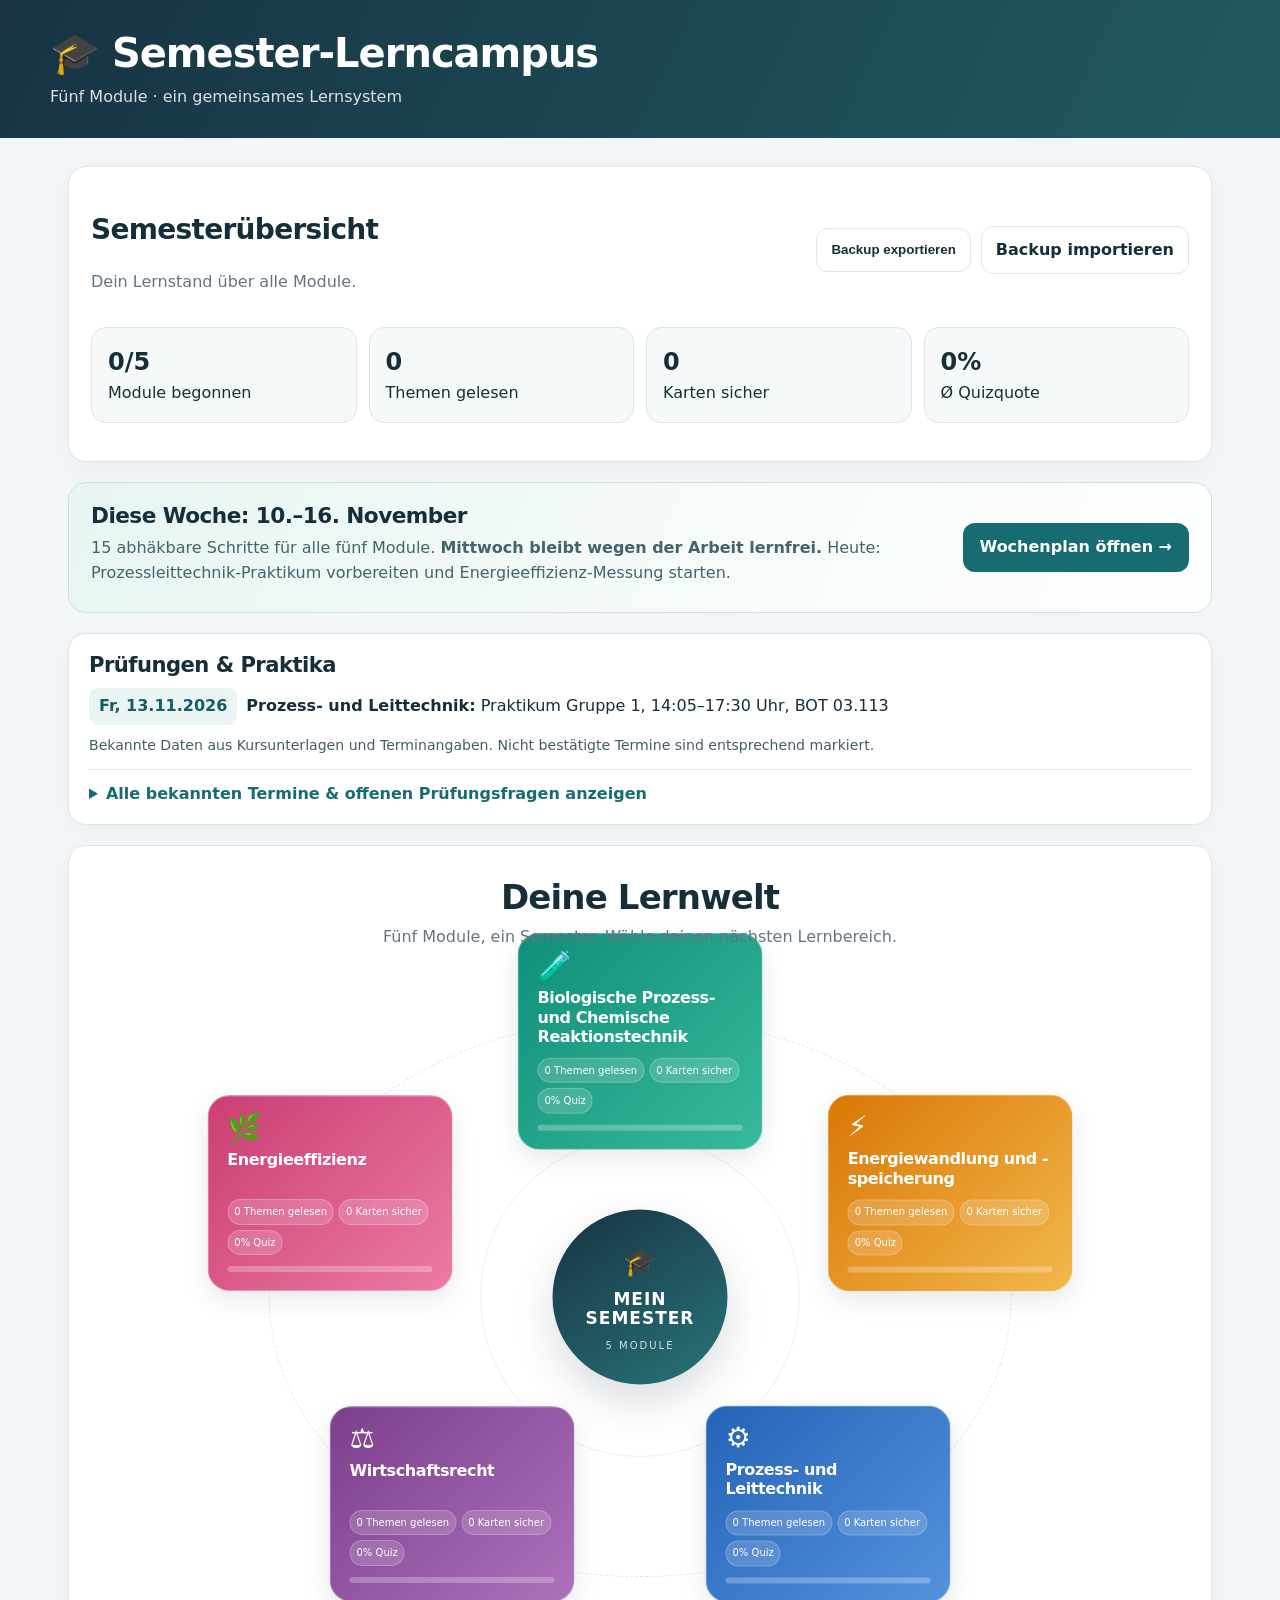
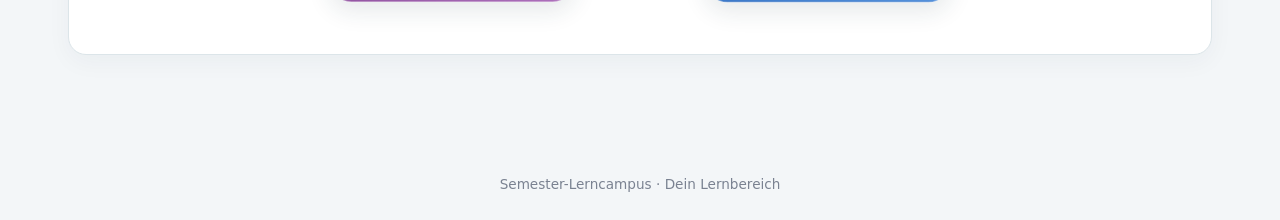
==== commit 5c207449: "Semester-Startseite: Mittwochs lernfrei, Donnerstag priorisieren" ====
--- a/index.html
+++ b/index.html
@@ -23,7 +23,7 @@
 </style></head>
 <body><header style="--a:#202a44;--b:#4b5f91"><div class="wrap"><h1>🎓 Semester-Lerncampus</h1><div class="sub">Fünf Module · ein gemeinsames Lernsystem</div></div></header>
 <main><section class="hero"><div class="section-title"><div><h2>Semesterübersicht</h2><p class="muted">Dein Lernstand über alle Module.</p></div><div class="toolbar"><button class="btn" id="backupExport">Backup exportieren</button><label class="btn">Backup importieren<input id="backupImport" type="file" accept=".json" hidden></label></div></div><div id="semesterStats" class="stats"></div></section>
-<section class="wochen-teaser"><div><h2>Diese Woche: 10.–16. November</h2><p>15 kleine Schritte für alle fünf Module – mit abhäkbaren Tagesaufgaben. <strong>Vorrang:</strong> Bio-Termine klären, Messreihe starten, Freitag Prozessleittechnik-Praktikum.</p></div><a href="wochenplan.html">Wochenplan öffnen →</a></section>
+<section class="wochen-teaser"><div><h2>Diese Woche: 10.–16. November</h2><p>15 abhäkbare Schritte für alle fünf Module. <strong>Mittwoch bleibt wegen der Arbeit lernfrei.</strong> Heute: Prozessleittechnik-Praktikum vorbereiten und Energieeffizienz-Messung starten.</p></div><a href="wochenplan.html">Wochenplan öffnen →</a></section>
 <section class="semester-fristen" aria-label="Prüfungsfristen"><h2>Prüfungen &amp; Praktika</h2>
 <div class="next"><span class="date">Fr, 13.11.2026</span><span><strong>Prozess- und Leittechnik:</strong> Praktikum Gruppe 1, 14:05–17:30 Uhr, BOT 03.113</span></div>
 <p class="muted">Bekannte Daten aus Kursunterlagen und Terminangaben. Nicht bestätigte Termine sind entsprechend markiert.</p>
